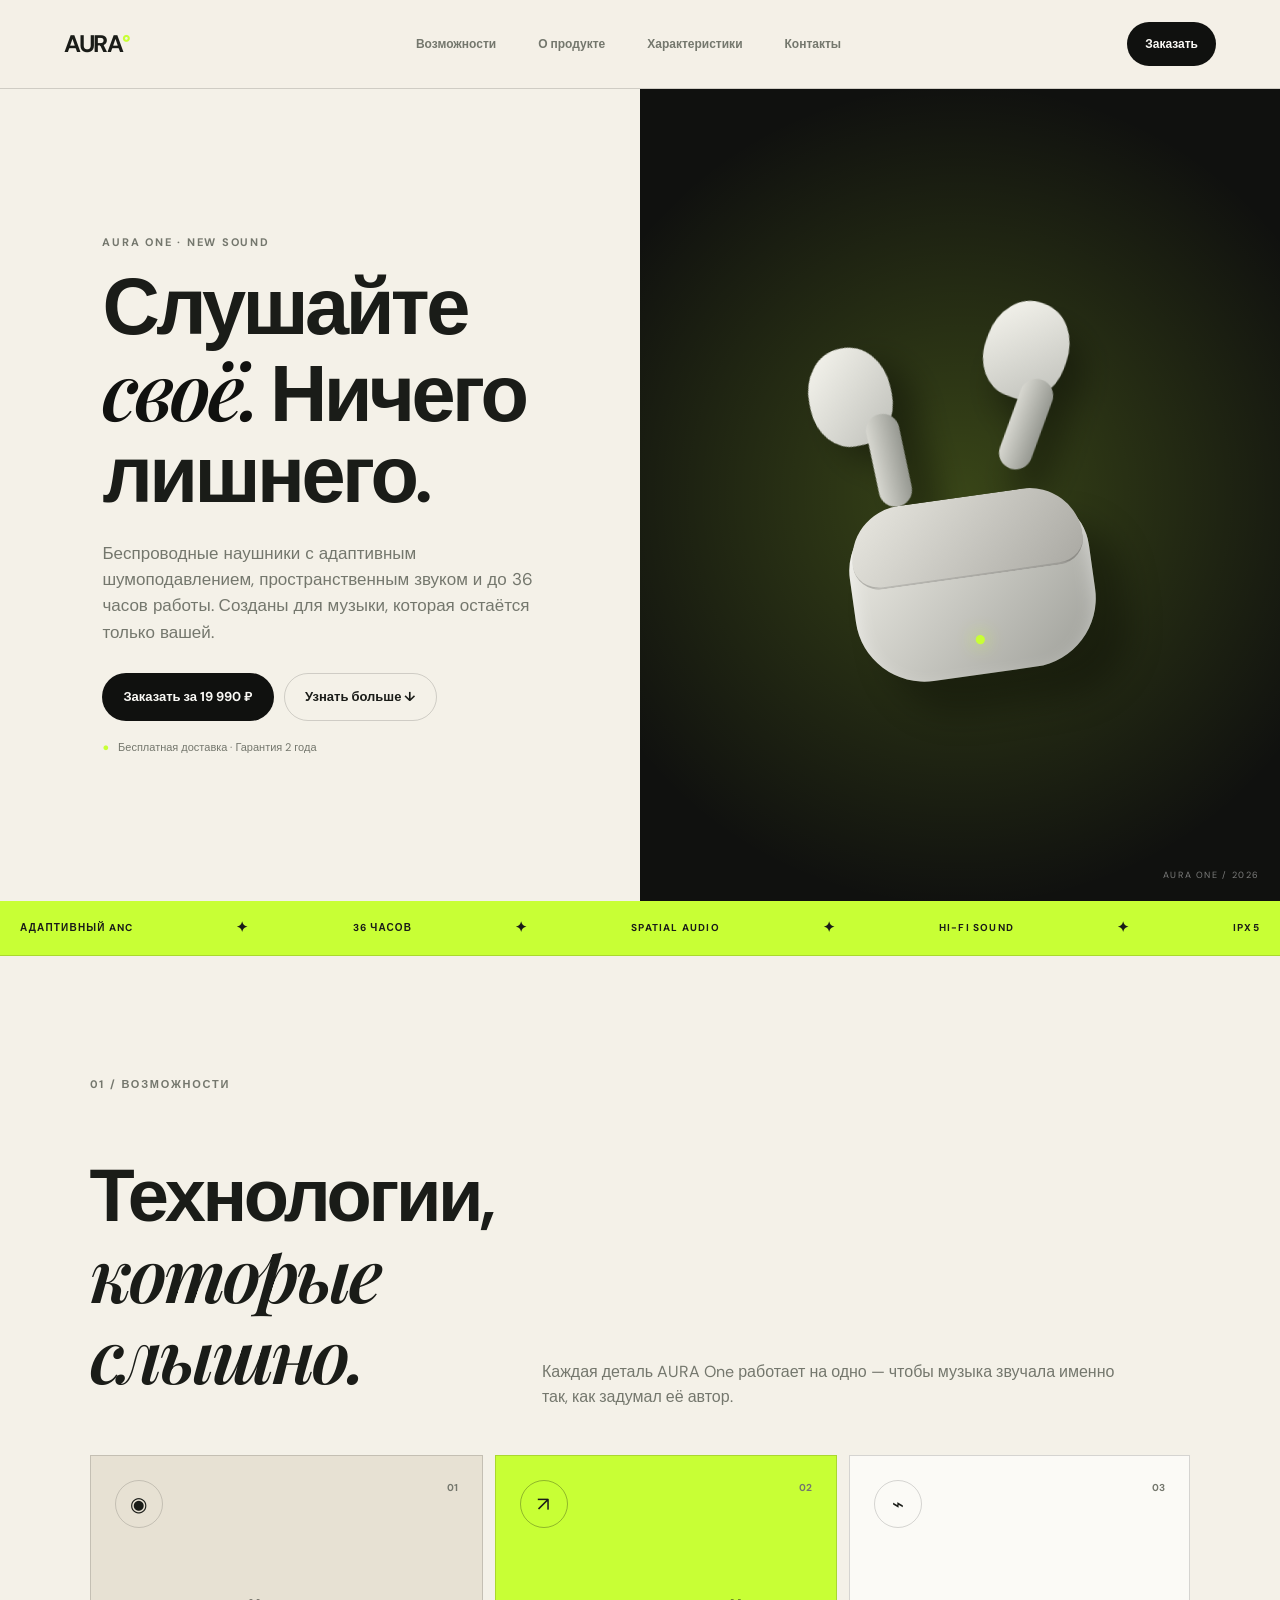
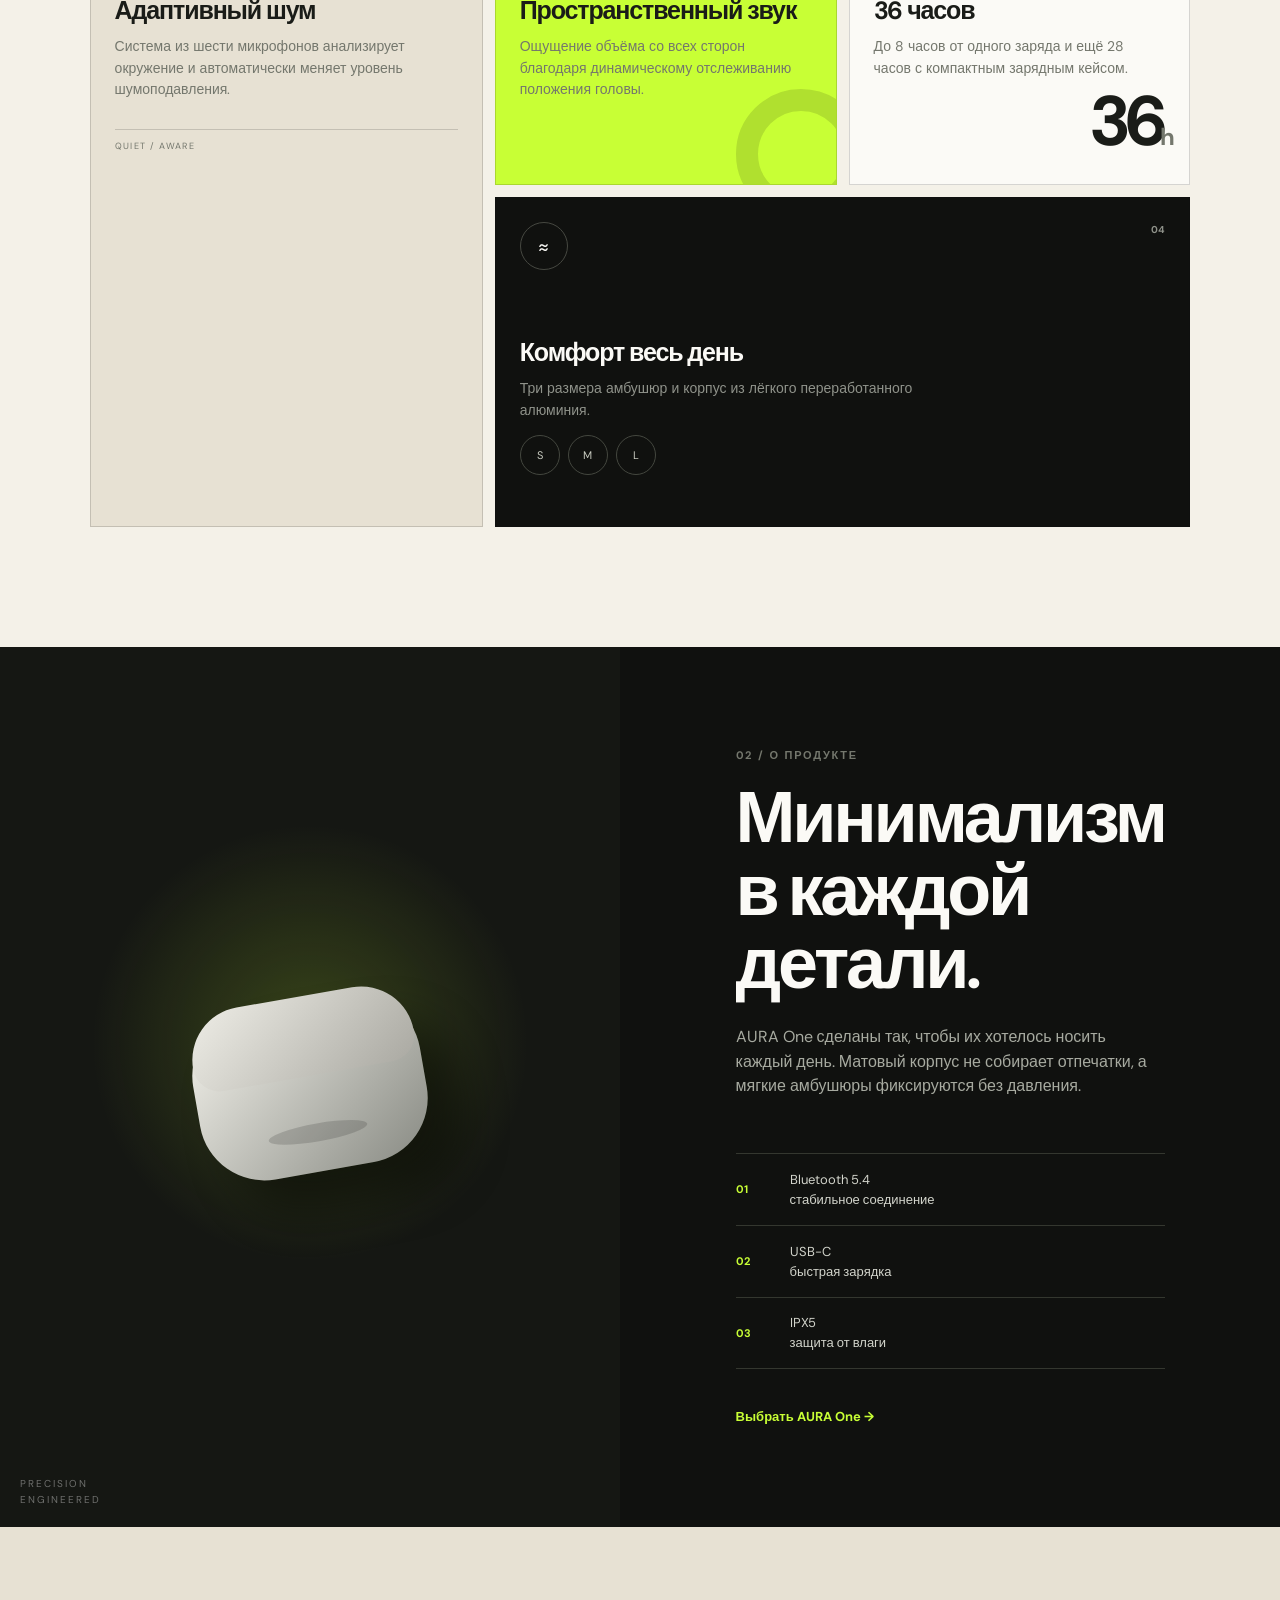
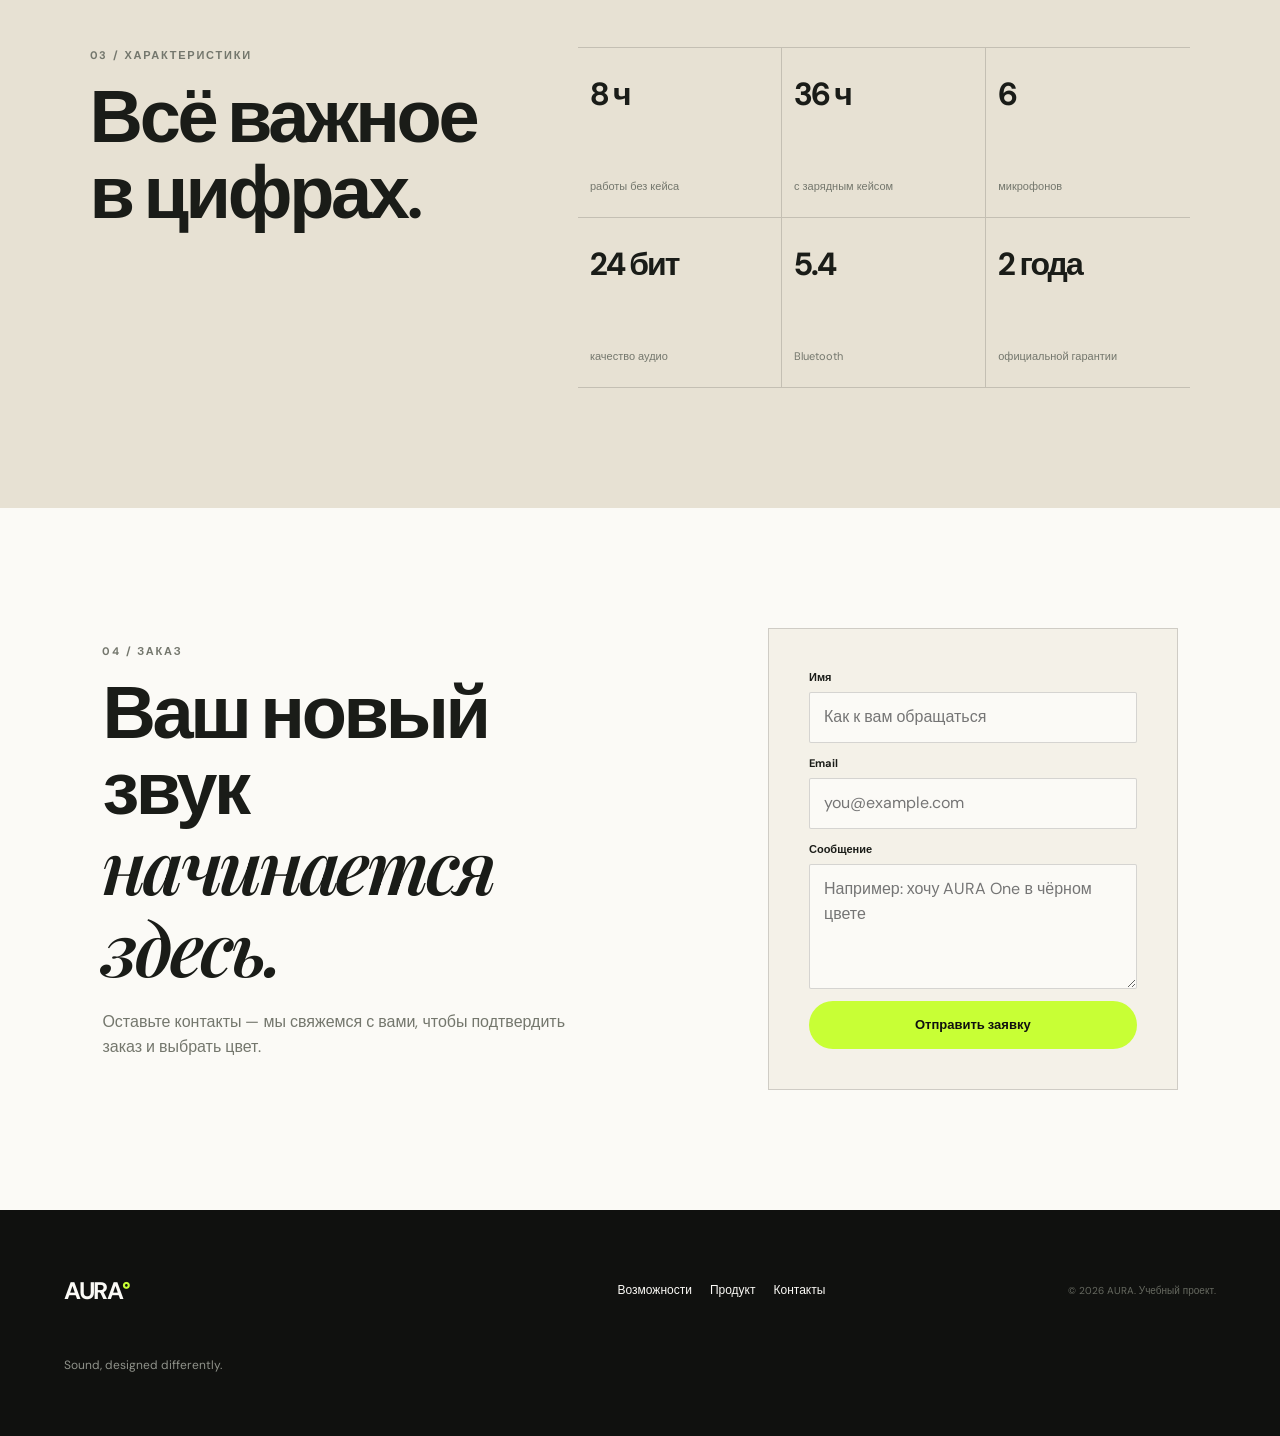
==== task2/index.html @ 11dfb68c "сделана лаба2" ====
<!DOCTYPE html>
<html lang="ru">
<head>
    <meta charset="UTF-8">
    <meta name="viewport" content="width=device-width, initial-scale=1.0">
    <meta name="description" content="AURA One — беспроводные наушники с адаптивным шумоподавлением.">
    <title>AURA One — звук без границ</title>
    <link rel="preconnect" href="https://fonts.googleapis.com">
    <link rel="preconnect" href="https://fonts.gstatic.com" crossorigin>
    <link href="https://fonts.googleapis.com/css2?family=DM+Sans:wght@400;500;600;700&family=Playfair+Display:wght@600;700&display=swap" rel="stylesheet">
    <link rel="stylesheet" href="style.css">
</head>
<body>

<header class="site-header">
    <div class="header-grid">
        <a class="logo" href="#home">AURA<span>°</span></a>

        <nav class="desktop-nav" aria-label="Основная навигация">
            <a href="#features">Возможности</a>
            <a href="#product">О продукте</a>
            <a href="#specs">Характеристики</a>
            <a href="#contact">Контакты</a>
        </nav>

        <a class="header-buy" href="#contact">Заказать</a>

        <button class="burger" type="button" aria-label="Открыть меню">
            <span></span><span></span><span></span>
        </button>
    </div>
</header>

<main id="home">

    <section class="hero">
        <div class="hero-copy">
            <p class="eyebrow">AURA ONE · NEW SOUND</p>
            <h1>Слушайте<br><em>своё.</em> Ничего лишнего.</h1>
            <p class="hero-description">
                Беспроводные наушники с адаптивным шумоподавлением,
                пространственным звуком и до 36 часов работы.
                Созданы для музыки, которая остаётся только вашей.
            </p>

            <div class="hero-actions">
                <a class="button button-dark" href="#contact">Заказать за 19 990 ₽</a>
                <a class="button button-light" href="#product">Узнать больше ↓</a>
            </div>

            <div class="hero-note">
                <span>●</span> Бесплатная доставка · Гарантия 2 года
            </div>
        </div>

        <div class="hero-product" aria-label="Изображение беспроводных наушников AURA One">
            <div class="product-glow"></div>
            <div class="earbuds">
                <div class="earbud earbud-left">
                    <div class="bud"></div>
                    <div class="stem"></div>
                </div>
                <div class="earbud earbud-right">
                    <div class="bud"></div>
                    <div class="stem"></div>
                </div>
                <div class="case">
                    <div class="case-lid"></div>
                    <div class="case-light"></div>
                </div>
            </div>
            <span class="product-label">AURA ONE / 2026</span>
        </div>
    </section>

    <section class="ticker" aria-label="Преимущества">
        <div class="ticker-row">
            <span>АДАПТИВНЫЙ ANC</span><b>✦</b>
            <span>36 ЧАСОВ</span><b>✦</b>
            <span>SPATIAL AUDIO</span><b>✦</b>
            <span>HI-FI SOUND</span><b>✦</b>
            <span>IPX5</span>
        </div>
    </section>

    <section class="features" id="features">
        <div class="section-intro">
            <p class="eyebrow">01 / Возможности</p>
            <h2>Технологии,<br><em>которые слышно.</em></h2>
            <p>Каждая деталь AURA One работает на одно — чтобы музыка звучала именно так, как задумал её автор.</p>
        </div>

        <div class="features-grid">
            <article class="feature-card feature-large">
                <span class="card-number">01</span>
                <div class="feature-icon">◉</div>
                <h3>Адаптивный шум</h3>
                <p>Система из шести микрофонов анализирует окружение и автоматически меняет уровень шумоподавления.</p>
                <div class="card-line"></div>
                <span class="card-caption">QUIET / AWARE</span>
            </article>

            <article class="feature-card feature-accent">
                <span class="card-number">02</span>
                <div class="feature-icon">↗</div>
                <h3>Пространственный звук</h3>
                <p>Ощущение объёма со всех сторон благодаря динамическому отслеживанию положения головы.</p>
                <div class="orb"></div>
            </article>

            <article class="feature-card">
                <span class="card-number">03</span>
                <div class="feature-icon">⌁</div>
                <h3>36 часов</h3>
                <p>До 8 часов от одного заряда и ещё 28 часов с компактным зарядным кейсом.</p>
                <strong class="big-number">36<span>h</span></strong>
            </article>

            <article class="feature-card dark-card">
                <span class="card-number">04</span>
                <div class="feature-icon">≈</div>
                <h3>Комфорт весь день</h3>
                <p>Три размера амбушюр и корпус из лёгкого переработанного алюминия.</p>
                <div class="size-row"><span>S</span><span>M</span><span>L</span></div>
            </article>
        </div>
    </section>

    <section class="product-section" id="product">
        <div class="product-visual">
            <div class="big-case">
                <div class="big-case-lid"></div>
                <div class="big-case-shadow"></div>
            </div>
            <p>PRECISION<br>ENGINEERED</p>
        </div>

        <div class="product-copy">
            <p class="eyebrow">02 / О продукте</p>
            <h2>Минимализм<br>в каждой детали.</h2>
            <p>
                AURA One сделаны так, чтобы их хотелось носить каждый день.
                Матовый корпус не собирает отпечатки, а мягкие амбушюры
                фиксируются без давления.
            </p>

            <div class="product-points">
                <div><strong>01</strong><span>Bluetooth 5.4<br>стабильное соединение</span></div>
                <div><strong>02</strong><span>USB-C<br>быстрая зарядка</span></div>
                <div><strong>03</strong><span>IPX5<br>защита от влаги</span></div>
            </div>

            <a class="text-link" href="#contact">Выбрать AURA One →</a>
        </div>
    </section>

    <section class="specs" id="specs">
        <div class="specs-heading">
            <p class="eyebrow">03 / Характеристики</p>
            <h2>Всё важное<br>в цифрах.</h2>
        </div>

        <div class="specs-grid">
            <div class="spec"><strong>8 ч</strong><span>работы без кейса</span></div>
            <div class="spec"><strong>36 ч</strong><span>с зарядным кейсом</span></div>
            <div class="spec"><strong>6</strong><span>микрофонов</span></div>
            <div class="spec"><strong>24 бит</strong><span>качество аудио</span></div>
            <div class="spec"><strong>5.4</strong><span>Bluetooth</span></div>
            <div class="spec"><strong>2 года</strong><span>официальной гарантии</span></div>
        </div>
    </section>

    <section class="contact" id="contact">
        <div class="contact-copy">
            <p class="eyebrow">04 / Заказ</p>
            <h2>Ваш новый звук<br><em>начинается здесь.</em></h2>
            <p>Оставьте контакты — мы свяжемся с вами, чтобы подтвердить заказ и выбрать цвет.</p>
        </div>

        <form class="contact-form">
            <div class="form-field">
                <label for="name">Имя</label>
                <input id="name" name="name" type="text" placeholder="Как к вам обращаться" required>
            </div>

            <div class="form-field">
                <label for="email">Email</label>
                <input id="email" name="email" type="email" placeholder="you@example.com" required>
            </div>

            <div class="form-field">
                <label for="message">Сообщение</label>
                <textarea id="message" name="message" rows="4" placeholder="Например: хочу AURA One в чёрном цвете" required></textarea>
            </div>

            <button class="button button-accent" type="submit">Отправить заявку</button>
        </form>
    </section>

</main>

<footer class="site-footer">
    <div class="footer-grid">
        <a class="logo" href="#home">AURA<span>°</span></a>
        <p>Sound, designed differently.</p>
        <div class="footer-links">
            <a href="#features">Возможности</a>
            <a href="#product">Продукт</a>
            <a href="#contact">Контакты</a>
        </div>
        <small>© 2026 AURA. Учебный проект.</small>
    </div>
</footer>

</body>
</html>
---- task2/style.css ----
/* ==========================================================
   AURA ONE — Лабораторная работа №2
   Mobile First:
   base < 768px
   @media (min-width: 768px) — планшет
   @media (min-width: 1200px) — десктоп

   Grid — крупные секции и карточки.
   Flexbox — меню, кнопки, списки и отдельные компоненты.
   ========================================================== */

:root {
    --black: #10110f;
    --ink: #1a1c18;
    --cream: #f4f1e8;
    --cream-dark: #e7e1d3;
    --white: #fbfaf6;
    --lime: #c8ff35;
    --muted: #74776d;
    --line: rgba(16, 17, 15, 0.16);
    --serif: "Playfair Display", Georgia, serif;
    --sans: "DM Sans", Arial, sans-serif;
}

* {
    box-sizing: border-box;
}

html {
    scroll-behavior: smooth;
}

body {
    margin: 0;
    min-width: 320px;
    overflow-x: hidden;
    background: var(--cream);
    color: var(--ink);
    font-family: var(--sans);
    line-height: 1.55;
}

a {
    color: inherit;
    text-decoration: none;
}

button,
input,
textarea {
    font: inherit;
}

button {
    cursor: pointer;
}

h1,
h2,
h3,
p {
    margin-top: 0;
}

h1,
h2,
h3 {
    line-height: 1.02;
    letter-spacing: -0.045em;
}

h1,
h2 {
    font-weight: 600;
}

em {
    font-family: var(--serif);
    font-style: italic;
    font-weight: 600;
}

.eyebrow {
    margin-bottom: 16px;
    color: var(--muted);
    font-size: 11px;
    font-weight: 700;
    letter-spacing: 0.16em;
    text-transform: uppercase;
}

/* ===================== Header ===================== */

.site-header {
    width: 100%;
    border-bottom: 1px solid var(--line);
    background: rgba(244, 241, 232, 0.96);
}

.header-grid {
    width: 100%;
    min-height: 72px;
    padding: 0 20px;
    display: grid;
    grid-template-columns: 1fr auto;
    align-items: center;
}

.logo {
    font-size: 24px;
    font-weight: 700;
    letter-spacing: -0.06em;
}

.logo span {
    color: var(--lime);
}

.desktop-nav,
.header-buy {
    display: none;
}

.burger {
    width: 48px;
    height: 48px;
    padding: 11px;
    border: 1px solid var(--line);
    border-radius: 50%;
    background: transparent;
    display: flex;
    flex-direction: column;
    justify-content: center;
    gap: 5px;
}

.burger span {
    width: 100%;
    height: 2px;
    background: var(--ink);
}

/* ===================== Buttons / Flex ===================== */

.button {
    min-height: 48px;
    padding: 12px 20px;
    display: inline-flex;
    align-items: center;
    justify-content: center;
    border: 1px solid transparent;
    border-radius: 999px;
    font-size: 13px;
    font-weight: 700;
    transition: transform 0.22s ease, background-color 0.22s ease,
                color 0.22s ease, border-color 0.22s ease;
}

.button:hover {
    transform: translateY(-2px);
}

.button-dark {
    color: var(--white);
    background: var(--black);
}

.button-dark:hover {
    background: #34362f;
}

.button-light {
    border-color: var(--line);
    background: transparent;
}

.button-light:hover {
    border-color: var(--black);
    background: var(--white);
}

.button-accent {
    width: 100%;
    color: var(--black);
    background: var(--lime);
}

.button-accent:hover {
    background: #dcff79;
}

/* ===================== Hero / Grid ===================== */

.hero {
    width: 100%;
    min-height: calc(100svh - 72px);
    display: grid;
    grid-template-columns: 1fr;
    background: var(--cream);
}

.hero-copy {
    padding: 54px 20px 48px;
    display: flex;
    flex-direction: column;
    justify-content: center;
}

.hero-copy h1 {
    max-width: 700px;
    margin-bottom: 24px;
    font-size: clamp(46px, 12vw, 92px);
}

.hero-copy h1 em {
    color: var(--black);
}

.hero-description {
    max-width: 620px;
    margin-bottom: 28px;
    color: var(--muted);
    font-size: 16px;
}

.hero-actions {
    display: flex;
    flex-direction: column;
    gap: 10px;
}

.hero-actions .button {
    width: 100%;
}

.hero-note {
    margin-top: 18px;
    color: var(--muted);
    font-size: 11px;
}

.hero-note span {
    margin-right: 6px;
    color: var(--lime);
}

.hero-product {
    min-height: 460px;
    position: relative;
    overflow: hidden;
    display: grid;
    place-items: center;
    background: var(--black);
}

.product-glow {
    width: 70vw;
    height: 70vw;
    position: absolute;
    border-radius: 50%;
    background: radial-gradient(circle, rgba(200,255,53,.22), transparent 65%);
}

.earbuds {
    width: 310px;
    height: 330px;
    position: relative;
    z-index: 2;
    transform: rotate(-8deg);
}

.earbud {
    position: absolute;
    width: 80px;
    height: 150px;
    filter: drop-shadow(15px 22px 14px rgba(0,0,0,.35));
}

.earbud-left {
    left: 45px;
    top: 22px;
    transform: rotate(-16deg);
}

.earbud-right {
    right: 45px;
    top: 5px;
    transform: rotate(16deg);
}

.bud {
    width: 72px;
    height: 86px;
    border-radius: 48% 48% 45% 45%;
    background: linear-gradient(135deg, #f8f7f0, #bdbeb8);
    transform: rotate(12deg);
}

.stem {
    width: 29px;
    height: 82px;
    position: absolute;
    left: 30px;
    top: 66px;
    border-radius: 16px;
    background: linear-gradient(90deg, #d7d7d0, #969891);
    transform: rotate(12deg);
}

.case {
    width: 210px;
    height: 150px;
    position: absolute;
    left: 50px;
    bottom: 8px;
    border-radius: 52px 52px 60px 60px;
    background: linear-gradient(135deg, #f1f0e9, #9d9e98);
    box-shadow: inset 0 8px 18px rgba(255,255,255,.5), 25px 30px 30px rgba(0,0,0,.3);
}

.case-lid {
    width: 202px;
    height: 70px;
    position: absolute;
    left: 4px;
    top: -5px;
    border-radius: 50px 50px 25px 25px;
    border-bottom: 2px solid rgba(0,0,0,.18);
    background: linear-gradient(135deg, #e9e8e1, #aaa9a3);
}

.case-light {
    width: 8px;
    height: 8px;
    position: absolute;
    left: 101px;
    bottom: 26px;
    border-radius: 50%;
    background: var(--lime);
    box-shadow: 0 0 15px var(--lime);
}

.product-label {
    position: absolute;
    right: 20px;
    bottom: 18px;
    color: rgba(255,255,255,.45);
    font-size: 9px;
    letter-spacing: .18em;
}

/* ===================== Ticker / Flex ===================== */

.ticker {
    width: 100%;
    overflow: hidden;
    border-bottom: 1px solid var(--line);
    background: var(--lime);
}

.ticker-row {
    min-height: 54px;
    padding: 0 20px;
    display: flex;
    align-items: center;
    justify-content: space-between;
    gap: 22px;
    white-space: nowrap;
    font-size: 10px;
    font-weight: 700;
    letter-spacing: .12em;
}

.ticker-row b {
    font-size: 14px;
}

/* ===================== Features / Grid ===================== */

.features {
    width: 100%;
    padding: 72px 20px;
}

.section-intro {
    margin-bottom: 38px;
}

.section-intro h2,
.specs-heading h2,
.contact h2 {
    margin-bottom: 20px;
    font-size: clamp(40px, 10vw, 74px);
}

.section-intro > p:last-child {
    max-width: 600px;
    color: var(--muted);
}

.features-grid {
    display: grid;
    grid-template-columns: 1fr;
    gap: 12px;
}

.feature-card {
    min-height: 300px;
    padding: 24px;
    position: relative;
    overflow: hidden;
    border: 1px solid var(--line);
    background: var(--white);
    transition: transform .25s ease, box-shadow .25s ease;
}

.feature-card:hover {
    transform: translateY(-5px);
    box-shadow: 0 18px 40px rgba(16,17,15,.10);
}

.card-number {
    position: absolute;
    top: 24px;
    right: 24px;
    color: var(--muted);
    font-size: 10px;
    font-weight: 700;
}

.feature-icon {
    width: 48px;
    height: 48px;
    margin-bottom: 70px;
    display: grid;
    place-items: center;
    border: 1px solid var(--line);
    border-radius: 50%;
    font-size: 20px;
}

.feature-card h3 {
    margin-bottom: 12px;
    font-size: 25px;
}

.feature-card p {
    max-width: 420px;
    color: var(--muted);
    font-size: 14px;
}

.feature-large {
    background: var(--cream-dark);
}

.feature-accent {
    background: var(--lime);
}

.feature-accent .feature-icon {
    border-color: rgba(16,17,15,.3);
}

.orb {
    width: 130px;
    height: 130px;
    position: absolute;
    right: -30px;
    bottom: -35px;
    border: 22px solid rgba(16,17,15,.13);
    border-radius: 50%;
}

.card-line {
    width: 100%;
    height: 1px;
    margin-top: 28px;
    background: var(--line);
}

.card-caption {
    display: block;
    margin-top: 10px;
    color: var(--muted);
    font-size: 9px;
    letter-spacing: .16em;
}

.big-number {
    position: absolute;
    right: 20px;
    bottom: 8px;
    font-size: 70px;
    letter-spacing: -.08em;
}

.big-number span {
    font-size: 24px;
    color: var(--muted);
}

.dark-card {
    color: var(--white);
    background: var(--black);
}

.dark-card .card-number,
.dark-card p {
    color: #8f928a;
}

.dark-card .feature-icon {
    border-color: #464841;
}

.size-row {
    display: flex;
    gap: 8px;
}

.size-row span {
    width: 40px;
    height: 40px;
    display: grid;
    place-items: center;
    border: 1px solid #44473f;
    border-radius: 50%;
    color: #c9ccc1;
    font-size: 11px;
}

/* ===================== Product / Grid ===================== */

.product-section {
    width: 100%;
    display: grid;
    grid-template-columns: 1fr;
    background: var(--black);
    color: var(--white);
}

.product-visual {
    min-height: 480px;
    position: relative;
    overflow: hidden;
    display: grid;
    place-items: center;
    background:
        radial-gradient(circle at 50% 45%, rgba(200,255,53,.20), transparent 38%),
        #151713;
}

.product-visual > p {
    position: absolute;
    left: 20px;
    bottom: 20px;
    margin: 0;
    color: rgba(255,255,255,.38);
    font-size: 10px;
    letter-spacing: .2em;
}

.big-case {
    width: 230px;
    height: 170px;
    position: relative;
    border-radius: 65px;
    background: linear-gradient(140deg, #f5f4ed, #888a83);
    box-shadow: 30px 35px 45px rgba(0,0,0,.45);
    transform: rotate(-10deg);
}

.big-case-lid {
    width: 224px;
    height: 80px;
    position: absolute;
    top: -6px;
    left: 3px;
    border-radius: 60px 60px 30px 30px;
    background: linear-gradient(140deg, #eeede6, #aaa9a2);
}

.big-case-shadow {
    width: 100px;
    height: 18px;
    position: absolute;
    left: 65px;
    bottom: 30px;
    border-radius: 50%;
    background: rgba(0,0,0,.15);
}

.product-copy {
    padding: 68px 20px;
}

.product-copy h2 {
    margin-bottom: 24px;
    font-size: clamp(42px, 10vw, 72px);
}

.product-copy > p:not(.eyebrow) {
    max-width: 560px;
    color: #a7aaa0;
}

.product-points {
    margin: 38px 0;
    display: flex;
    flex-direction: column;
}

.product-points div {
    min-height: 72px;
    padding: 14px 0;
    display: flex;
    align-items: center;
    gap: 24px;
    border-top: 1px solid #34372f;
}

.product-points div:last-child {
    border-bottom: 1px solid #34372f;
}

.product-points strong {
    width: 30px;
    color: var(--lime);
    font-size: 11px;
}

.product-points span {
    color: #d2d4cb;
    font-size: 13px;
}

.text-link {
    color: var(--lime);
    font-size: 13px;
    font-weight: 700;
}

/* ===================== Specs / Grid ===================== */

.specs {
    width: 100%;
    padding: 72px 20px;
    background: var(--cream-dark);
}

.specs-grid {
    display: grid;
    grid-template-columns: 1fr 1fr;
    gap: 0;
    border-top: 1px solid var(--line);
}

.spec {
    min-height: 145px;
    padding: 22px 12px;
    display: flex;
    flex-direction: column;
    justify-content: space-between;
    border-bottom: 1px solid var(--line);
}

.spec:nth-child(odd) {
    border-right: 1px solid var(--line);
}

.spec strong {
    font-size: 32px;
    letter-spacing: -.06em;
}

.spec span {
    color: var(--muted);
    font-size: 11px;
}

/* ===================== Contact / Grid + Flex ===================== */

.contact {
    width: 100%;
    padding: 72px 20px;
    display: grid;
    grid-template-columns: 1fr;
    gap: 42px;
    background: var(--white);
}

.contact-copy > p:last-child {
    max-width: 500px;
    color: var(--muted);
}

.contact-form {
    width: 100%;
    padding: 26px;
    border: 1px solid var(--line);
    background: var(--cream);
    display: flex;
    flex-direction: column;
    gap: 12px;
}

.form-field {
    display: flex;
    flex-direction: column;
    gap: 6px;
}

.form-field label {
    font-size: 11px;
    font-weight: 700;
}

.form-field input,
.form-field textarea {
    width: 100%;
    min-height: 50px;
    padding: 12px 14px;
    border: 1px solid var(--line);
    border-radius: 2px;
    outline: none;
    background: var(--white);
    color: var(--ink);
    transition: border-color .2s ease, box-shadow .2s ease, background-color .2s ease;
}

.form-field textarea {
    min-height: 125px;
    resize: vertical;
}

.form-field input:hover,
.form-field textarea:hover {
    border-color: #888a82;
}

.form-field input:focus,
.form-field textarea:focus {
    border-color: var(--black);
    box-shadow: 0 0 0 3px rgba(200,255,53,.35);
    background: #fff;
}

/* ===================== Footer / Flex ===================== */

.site-footer {
    width: 100%;
    padding: 34px 20px;
    color: var(--white);
    background: var(--black);
}

.footer-grid {
    min-height: 130px;
    display: flex;
    flex-direction: column;
    justify-content: space-between;
    gap: 20px;
}

.footer-grid .logo {
    color: var(--white);
}

.footer-grid p {
    margin: 0;
    color: #8f928a;
    font-size: 12px;
}

.footer-links {
    display: flex;
    flex-wrap: wrap;
    gap: 18px;
    font-size: 12px;
}

.footer-links a {
    transition: color .2s ease;
}

.footer-links a:hover {
    color: var(--lime);
}

.footer-grid small {
    color: #666960;
    font-size: 10px;
}

/* ==========================================================
   TABLET — 768px+
   ========================================================== */

@media (min-width: 768px) {

    .header-grid {
        min-height: 82px;
        padding: 0 32px;
        grid-template-columns: auto 1fr auto;
        gap: 30px;
    }

    .desktop-nav {
        display: flex;
        justify-content: center;
        gap: 30px;
    }

    .desktop-nav a {
        color: var(--muted);
        font-size: 12px;
        font-weight: 600;
        transition: color .2s ease;
    }

    .desktop-nav a:hover {
        color: var(--black);
    }

    .header-buy {
        min-height: 44px;
        padding: 10px 18px;
        display: inline-flex;
        align-items: center;
        justify-content: center;
        border-radius: 999px;
        color: var(--white);
        background: var(--black);
        font-size: 12px;
        font-weight: 700;
        transition: background-color .2s ease, transform .2s ease;
    }

    .header-buy:hover {
        background: #3a3c35;
        transform: translateY(-2px);
    }

    .burger {
        display: none;
    }

    .hero {
        grid-template-columns: 1fr 1fr;
        min-height: calc(100svh - 82px);
    }

    .hero-copy {
        padding: 70px 44px;
    }

    .hero-product {
        min-height: 650px;
    }

    .hero-actions {
        flex-direction: row;
    }

    .hero-actions .button {
        width: auto;
    }

    .features {
        padding: 96px 44px;
    }

    .features-grid {
        grid-template-columns: 1fr 1fr;
    }

    .feature-large {
        grid-row: span 2;
    }

    .feature-accent {
        min-height: 260px;
    }

    .product-section {
        grid-template-columns: 1fr 1fr;
    }

    .product-visual {
        min-height: 650px;
    }

    .product-copy {
        padding: 80px 56px;
        display: flex;
        flex-direction: column;
        justify-content: center;
    }

    .specs {
        padding: 96px 44px;
    }

    .specs-grid {
        grid-template-columns: repeat(3, 1fr);
    }

    .spec {
        min-height: 170px;
    }

    .spec:nth-child(odd) {
        border-right: none;
    }

    .spec:not(:nth-child(3n)) {
        border-right: 1px solid var(--line);
    }

    .contact {
        padding: 96px 44px;
        grid-template-columns: 1fr 1fr;
        align-items: center;
        gap: 70px;
    }

    .contact-form {
        padding: 34px;
    }

    .site-footer {
        padding: 42px 44px;
    }

    .footer-grid {
        display: grid;
        grid-template-columns: 1fr 1fr;
        align-items: center;
    }

    .footer-links {
        justify-content: flex-end;
    }

    .footer-grid small {
        grid-column: 1 / -1;
    }
}

/* ==========================================================
   DESKTOP — 1200px+
   Секции занимают всю ширину окна.
   Никаких max-width / margin:auto у основных блоков.
   ========================================================== */

@media (min-width: 1200px) {

    .header-grid {
        min-height: 88px;
        padding: 0 64px;
    }

    .desktop-nav {
        gap: 42px;
    }

    .hero {
        grid-template-columns: 50% 50%;
        min-height: calc(100svh - 88px);
    }

    .hero-copy {
        padding: 90px 8vw;
    }

    .hero-product {
        min-height: calc(100svh - 88px);
    }

    .hero-copy h1 {
        font-size: clamp(64px, 6.2vw, 100px);
    }

    .hero-description {
        font-size: 17px;
    }

    .earbuds {
        transform: rotate(-8deg) scale(1.15);
    }

    .features {
        padding: 120px 7vw;
    }

    .section-intro {
        display: grid;
        grid-template-columns: 1fr 2fr;
        gap: 50px;
        align-items: end;
    }

    .section-intro > .eyebrow {
        grid-column: 1;
    }

    .section-intro h2 {
        grid-column: 1;
        grid-row: 2;
    }

    .section-intro > p:last-child {
        grid-column: 2;
        grid-row: 2;
        margin-bottom: 8px;
    }

    .features-grid {
        grid-template-columns: 1.15fr 1fr 1fr;
        grid-template-rows: 330px 330px;
    }

    .feature-large {
        grid-column: 1;
        grid-row: 1 / 3;
    }

    .feature-accent {
        grid-column: 2;
        grid-row: 1;
    }

    .feature-card:nth-child(3) {
        grid-column: 3;
        grid-row: 1;
    }

    .dark-card {
        grid-column: 2 / 4;
        grid-row: 2;
        min-height: 0;
    }

    .product-visual {
        min-height: 760px;
    }

    .product-copy {
        padding: 100px 9vw;
    }

    .specs {
        padding: 120px 7vw;
        display: grid;
        grid-template-columns: .8fr 1.2fr;
        gap: 80px;
        align-items: start;
    }

    .specs-grid {
        grid-template-columns: repeat(3, 1fr);
    }

    .contact {
        padding: 120px 8vw;
        grid-template-columns: 1fr .8fr;
        gap: 12vw;
    }

    .contact-form {
        padding: 40px;
    }

    .site-footer {
        padding: 48px 64px;
    }

    .footer-grid {
        grid-template-columns: 1fr 1fr 1fr;
    }

    .footer-links {
        grid-column: 2;
        grid-row: 1;
    }

    .footer-grid small {
        grid-column: 3;
        grid-row: 1;
        text-align: right;
    }
}
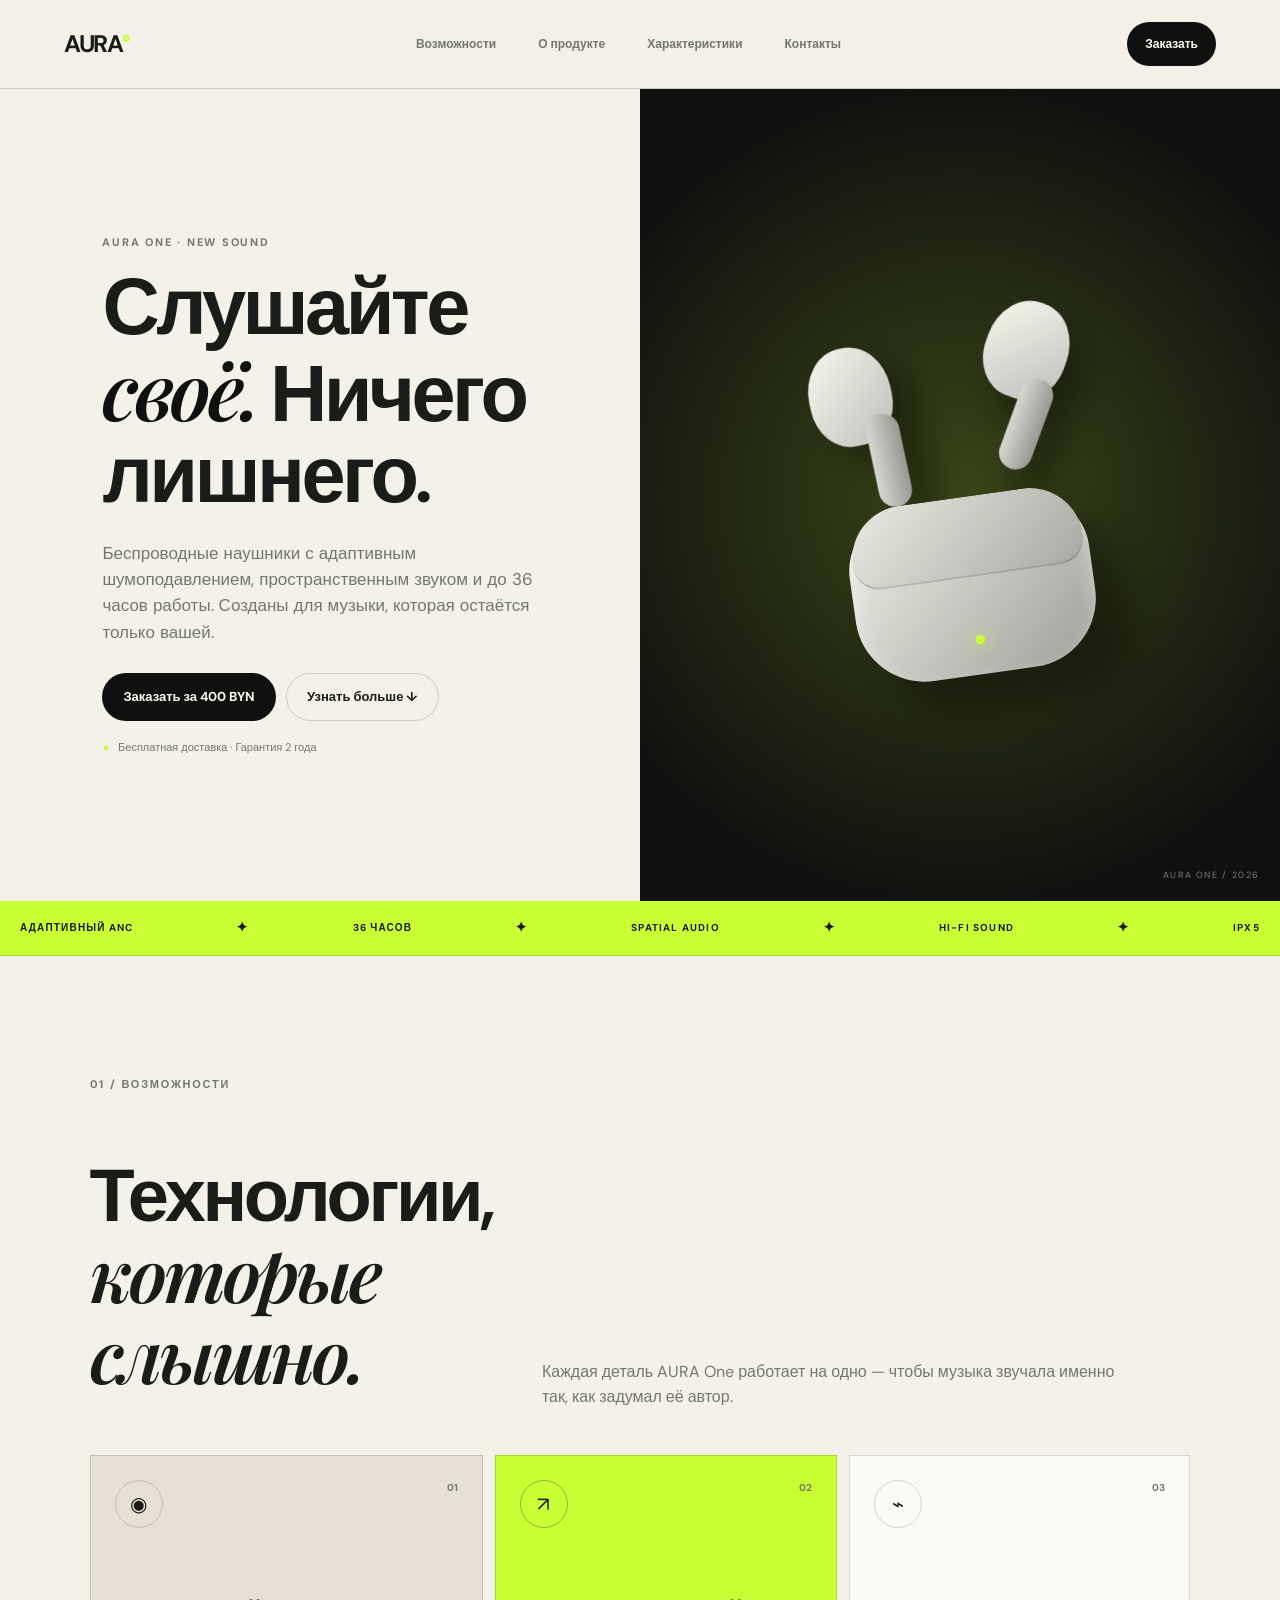
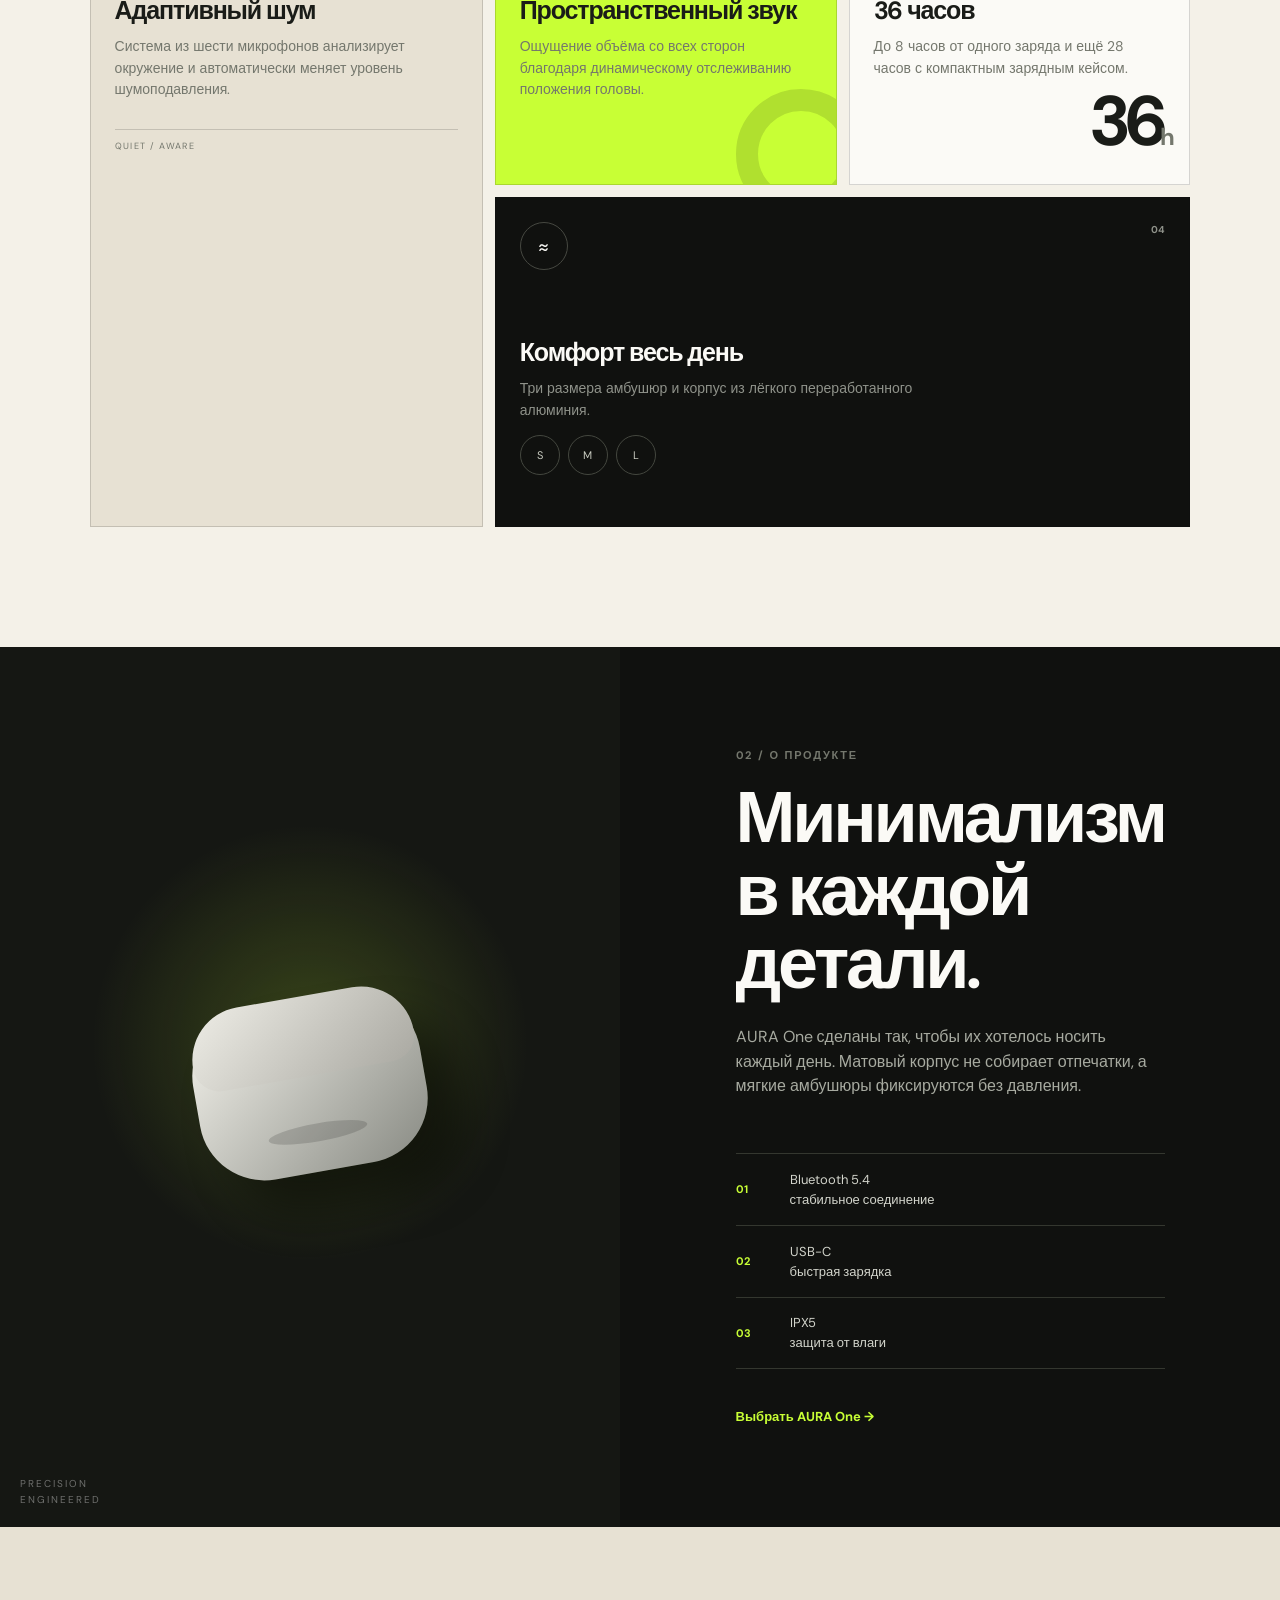
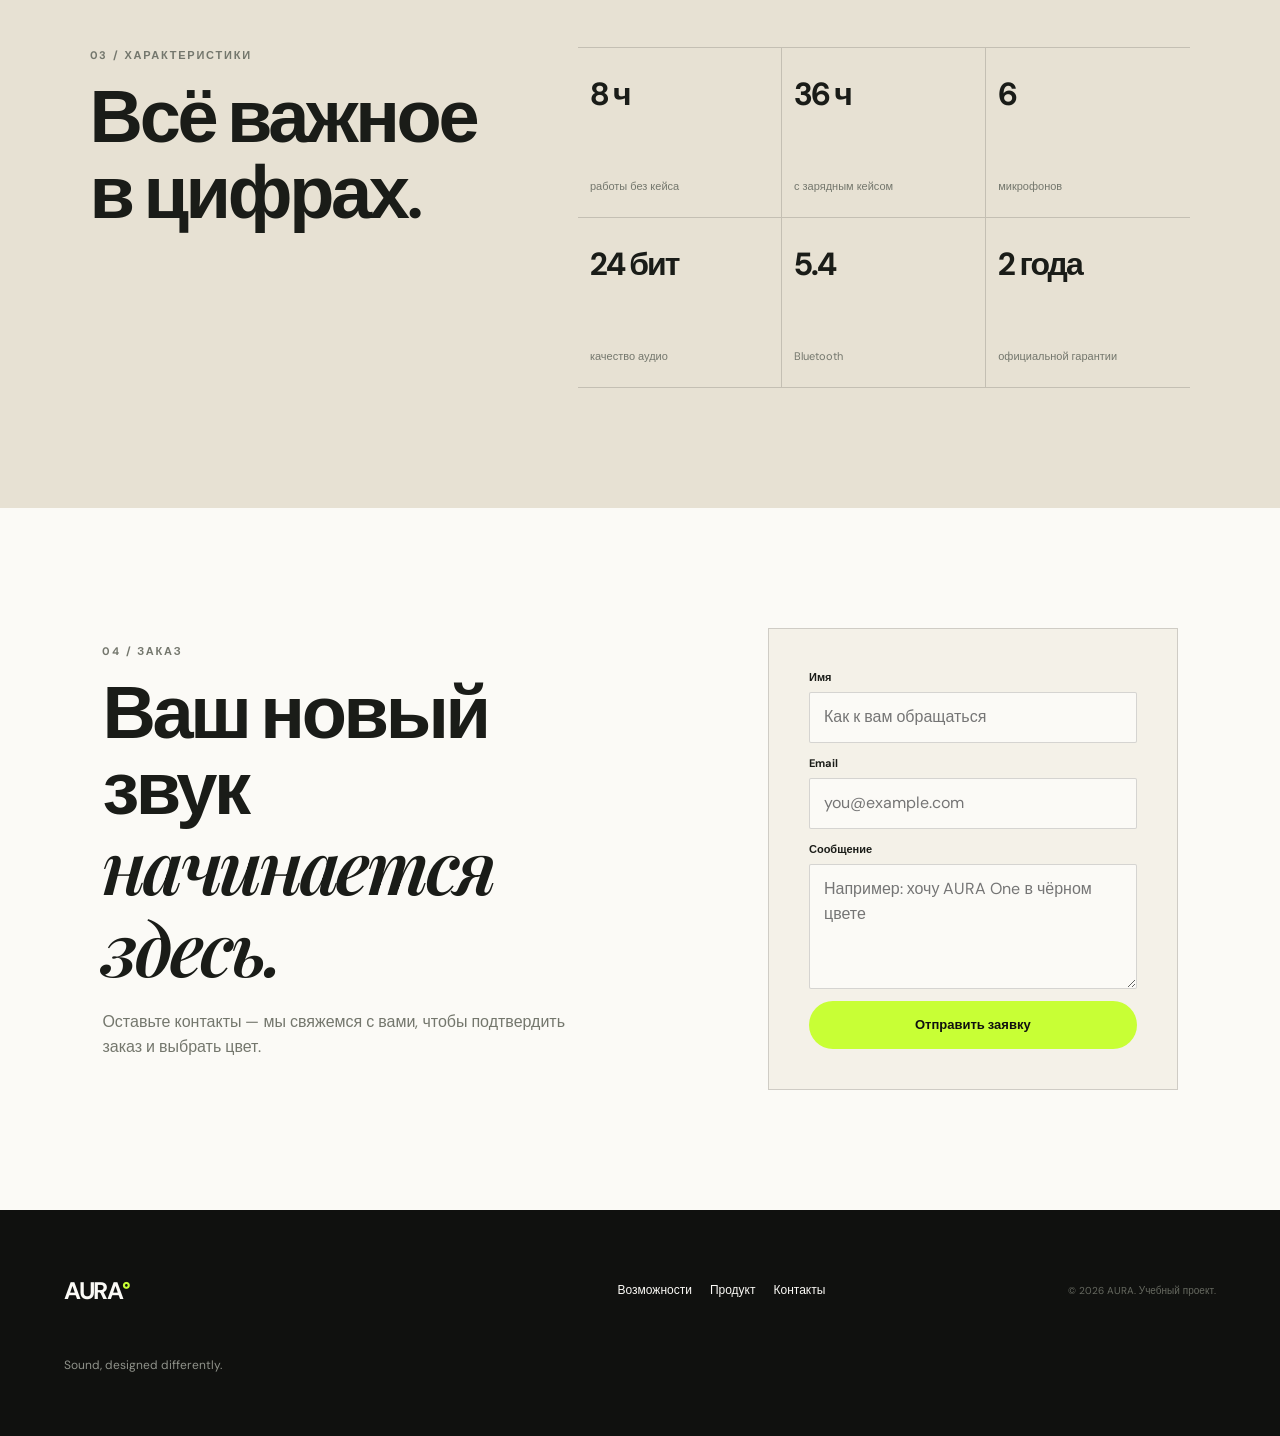
==== commit 9dd773e3: "изменен файл лабораторной 2" ====
--- a/task2/index.html
+++ b/task2/index.html
@@ -1,5 +1,6 @@
 <!DOCTYPE html>
 <html lang="ru">
+
 <head>
     <meta charset="UTF-8">
     <meta name="viewport" content="width=device-width, initial-scale=1.0">
@@ -7,210 +8,216 @@
     <title>AURA One — звук без границ</title>
     <link rel="preconnect" href="https://fonts.googleapis.com">
     <link rel="preconnect" href="https://fonts.gstatic.com" crossorigin>
-    <link href="https://fonts.googleapis.com/css2?family=DM+Sans:wght@400;500;600;700&family=Playfair+Display:wght@600;700&display=swap" rel="stylesheet">
+    <link
+        href="https://fonts.googleapis.com/css2?family=DM+Sans:wght@400;500;600;700&family=Playfair+Display:wght@600;700&display=swap"
+        rel="stylesheet">
     <link rel="stylesheet" href="style.css">
 </head>
+
 <body>
 
-<header class="site-header">
-    <div class="header-grid">
-        <a class="logo" href="#home">AURA<span>°</span></a>
-
-        <nav class="desktop-nav" aria-label="Основная навигация">
-            <a href="#features">Возможности</a>
-            <a href="#product">О продукте</a>
-            <a href="#specs">Характеристики</a>
-            <a href="#contact">Контакты</a>
-        </nav>
-
-        <a class="header-buy" href="#contact">Заказать</a>
-
-        <button class="burger" type="button" aria-label="Открыть меню">
-            <span></span><span></span><span></span>
-        </button>
-    </div>
-</header>
-
-<main id="home">
-
-    <section class="hero">
-        <div class="hero-copy">
-            <p class="eyebrow">AURA ONE · NEW SOUND</p>
-            <h1>Слушайте<br><em>своё.</em> Ничего лишнего.</h1>
-            <p class="hero-description">
-                Беспроводные наушники с адаптивным шумоподавлением,
-                пространственным звуком и до 36 часов работы.
-                Созданы для музыки, которая остаётся только вашей.
-            </p>
-
-            <div class="hero-actions">
-                <a class="button button-dark" href="#contact">Заказать за 19 990 ₽</a>
-                <a class="button button-light" href="#product">Узнать больше ↓</a>
-            </div>
-
-            <div class="hero-note">
-                <span>●</span> Бесплатная доставка · Гарантия 2 года
-            </div>
+    <header class="site-header">
+        <div class="header-grid">
+            <a class="logo" href="#home">AURA<span>°</span></a>
+
+            <nav class="desktop-nav" aria-label="Основная навигация">
+                <a href="#features">Возможности</a>
+                <a href="#product">О продукте</a>
+                <a href="#specs">Характеристики</a>
+                <a href="#contact">Контакты</a>
+            </nav>
+
+            <a class="header-buy" href="#contact">Заказать</a>
+
+            <button class="burger" type="button" aria-label="Открыть меню">
+                <span></span><span></span><span></span>
+            </button>
         </div>
-
-        <div class="hero-product" aria-label="Изображение беспроводных наушников AURA One">
-            <div class="product-glow"></div>
-            <div class="earbuds">
-                <div class="earbud earbud-left">
-                    <div class="bud"></div>
-                    <div class="stem"></div>
-                </div>
-                <div class="earbud earbud-right">
-                    <div class="bud"></div>
-                    <div class="stem"></div>
-                </div>
-                <div class="case">
-                    <div class="case-lid"></div>
-                    <div class="case-light"></div>
-                </div>
-            </div>
-            <span class="product-label">AURA ONE / 2026</span>
+    </header>
+
+    <main id="home">
+
+        <section class="hero">
+            <div class="hero-copy">
+                <p class="eyebrow">AURA ONE · NEW SOUND</p>
+                <h1>Слушайте<br><em>своё.</em> Ничего лишнего.</h1>
+                <p class="hero-description">
+                    Беспроводные наушники с адаптивным шумоподавлением,
+                    пространственным звуком и до 36 часов работы.
+                    Созданы для музыки, которая остаётся только вашей.
+                </p>
+
+                <div class="hero-actions">
+                    <a class="button button-dark" href="#contact">Заказать за 400 BYN</a>
+                    <a class="button button-light" href="#product">Узнать больше ↓</a>
+                </div>
+
+                <div class="hero-note">
+                    <span>●</span> Бесплатная доставка · Гарантия 2 года
+                </div>
+            </div>
+
+            <div class="hero-product" aria-label="Изображение беспроводных наушников AURA One">
+                <div class="product-glow"></div>
+                <div class="earbuds">
+                    <div class="earbud earbud-left">
+                        <div class="bud"></div>
+                        <div class="stem"></div>
+                    </div>
+                    <div class="earbud earbud-right">
+                        <div class="bud"></div>
+                        <div class="stem"></div>
+                    </div>
+                    <div class="case">
+                        <div class="case-lid"></div>
+                        <div class="case-light"></div>
+                    </div>
+                </div>
+                <span class="product-label">AURA ONE / 2026</span>
+            </div>
+        </section>
+
+        <section class="ticker" aria-label="Преимущества">
+            <div class="ticker-row">
+                <span>АДАПТИВНЫЙ ANC</span><b>✦</b>
+                <span>36 ЧАСОВ</span><b>✦</b>
+                <span>SPATIAL AUDIO</span><b>✦</b>
+                <span>HI-FI SOUND</span><b>✦</b>
+                <span>IPX5</span>
+            </div>
+        </section>
+
+        <section class="features" id="features">
+            <div class="section-intro">
+                <p class="eyebrow">01 / Возможности</p>
+                <h2>Технологии,<br><em>которые слышно.</em></h2>
+                <p>Каждая деталь AURA One работает на одно — чтобы музыка звучала именно так, как задумал её автор.</p>
+            </div>
+
+            <div class="features-grid">
+                <article class="feature-card feature-large">
+                    <span class="card-number">01</span>
+                    <div class="feature-icon">◉</div>
+                    <h3>Адаптивный шум</h3>
+                    <p>Система из шести микрофонов анализирует окружение и автоматически меняет уровень шумоподавления.
+                    </p>
+                    <div class="card-line"></div>
+                    <span class="card-caption">QUIET / AWARE</span>
+                </article>
+
+                <article class="feature-card feature-accent">
+                    <span class="card-number">02</span>
+                    <div class="feature-icon">↗</div>
+                    <h3>Пространственный звук</h3>
+                    <p>Ощущение объёма со всех сторон благодаря динамическому отслеживанию положения головы.</p>
+                    <div class="orb"></div>
+                </article>
+
+                <article class="feature-card">
+                    <span class="card-number">03</span>
+                    <div class="feature-icon">⌁</div>
+                    <h3>36 часов</h3>
+                    <p>До 8 часов от одного заряда и ещё 28 часов с компактным зарядным кейсом.</p>
+                    <strong class="big-number">36<span>h</span></strong>
+                </article>
+
+                <article class="feature-card dark-card">
+                    <span class="card-number">04</span>
+                    <div class="feature-icon">≈</div>
+                    <h3>Комфорт весь день</h3>
+                    <p>Три размера амбушюр и корпус из лёгкого переработанного алюминия.</p>
+                    <div class="size-row"><span>S</span><span>M</span><span>L</span></div>
+                </article>
+            </div>
+        </section>
+
+        <section class="product-section" id="product">
+            <div class="product-visual">
+                <div class="big-case">
+                    <div class="big-case-lid"></div>
+                    <div class="big-case-shadow"></div>
+                </div>
+                <p>PRECISION<br>ENGINEERED</p>
+            </div>
+
+            <div class="product-copy">
+                <p class="eyebrow">02 / О продукте</p>
+                <h2>Минимализм<br>в каждой детали.</h2>
+                <p>
+                    AURA One сделаны так, чтобы их хотелось носить каждый день.
+                    Матовый корпус не собирает отпечатки, а мягкие амбушюры
+                    фиксируются без давления.
+                </p>
+
+                <div class="product-points">
+                    <div><strong>01</strong><span>Bluetooth 5.4<br>стабильное соединение</span></div>
+                    <div><strong>02</strong><span>USB-C<br>быстрая зарядка</span></div>
+                    <div><strong>03</strong><span>IPX5<br>защита от влаги</span></div>
+                </div>
+
+                <a class="text-link" href="#contact">Выбрать AURA One →</a>
+            </div>
+        </section>
+
+        <section class="specs" id="specs">
+            <div class="specs-heading">
+                <p class="eyebrow">03 / Характеристики</p>
+                <h2>Всё важное<br>в цифрах.</h2>
+            </div>
+
+            <div class="specs-grid">
+                <div class="spec"><strong>8 ч</strong><span>работы без кейса</span></div>
+                <div class="spec"><strong>36 ч</strong><span>с зарядным кейсом</span></div>
+                <div class="spec"><strong>6</strong><span>микрофонов</span></div>
+                <div class="spec"><strong>24 бит</strong><span>качество аудио</span></div>
+                <div class="spec"><strong>5.4</strong><span>Bluetooth</span></div>
+                <div class="spec"><strong>2 года</strong><span>официальной гарантии</span></div>
+            </div>
+        </section>
+
+        <section class="contact" id="contact">
+            <div class="contact-copy">
+                <p class="eyebrow">04 / Заказ</p>
+                <h2>Ваш новый звук<br><em>начинается здесь.</em></h2>
+                <p>Оставьте контакты — мы свяжемся с вами, чтобы подтвердить заказ и выбрать цвет.</p>
+            </div>
+
+            <form class="contact-form">
+                <div class="form-field">
+                    <label for="name">Имя</label>
+                    <input id="name" name="name" type="text" placeholder="Как к вам обращаться" required>
+                </div>
+
+                <div class="form-field">
+                    <label for="email">Email</label>
+                    <input id="email" name="email" type="email" placeholder="you@example.com" required>
+                </div>
+
+                <div class="form-field">
+                    <label for="message">Сообщение</label>
+                    <textarea id="message" name="message" rows="4" placeholder="Например: хочу AURA One в чёрном цвете"
+                        required></textarea>
+                </div>
+
+                <button class="button button-accent" type="submit">Отправить заявку</button>
+            </form>
+        </section>
+
+    </main>
+
+    <footer class="site-footer">
+        <div class="footer-grid">
+            <a class="logo" href="#home">AURA<span>°</span></a>
+            <p>Sound, designed differently.</p>
+            <div class="footer-links">
+                <a href="#features">Возможности</a>
+                <a href="#product">Продукт</a>
+                <a href="#contact">Контакты</a>
+            </div>
+            <small>© 2026 AURA. Учебный проект.</small>
         </div>
-    </section>
-
-    <section class="ticker" aria-label="Преимущества">
-        <div class="ticker-row">
-            <span>АДАПТИВНЫЙ ANC</span><b>✦</b>
-            <span>36 ЧАСОВ</span><b>✦</b>
-            <span>SPATIAL AUDIO</span><b>✦</b>
-            <span>HI-FI SOUND</span><b>✦</b>
-            <span>IPX5</span>
-        </div>
-    </section>
-
-    <section class="features" id="features">
-        <div class="section-intro">
-            <p class="eyebrow">01 / Возможности</p>
-            <h2>Технологии,<br><em>которые слышно.</em></h2>
-            <p>Каждая деталь AURA One работает на одно — чтобы музыка звучала именно так, как задумал её автор.</p>
-        </div>
-
-        <div class="features-grid">
-            <article class="feature-card feature-large">
-                <span class="card-number">01</span>
-                <div class="feature-icon">◉</div>
-                <h3>Адаптивный шум</h3>
-                <p>Система из шести микрофонов анализирует окружение и автоматически меняет уровень шумоподавления.</p>
-                <div class="card-line"></div>
-                <span class="card-caption">QUIET / AWARE</span>
-            </article>
-
-            <article class="feature-card feature-accent">
-                <span class="card-number">02</span>
-                <div class="feature-icon">↗</div>
-                <h3>Пространственный звук</h3>
-                <p>Ощущение объёма со всех сторон благодаря динамическому отслеживанию положения головы.</p>
-                <div class="orb"></div>
-            </article>
-
-            <article class="feature-card">
-                <span class="card-number">03</span>
-                <div class="feature-icon">⌁</div>
-                <h3>36 часов</h3>
-                <p>До 8 часов от одного заряда и ещё 28 часов с компактным зарядным кейсом.</p>
-                <strong class="big-number">36<span>h</span></strong>
-            </article>
-
-            <article class="feature-card dark-card">
-                <span class="card-number">04</span>
-                <div class="feature-icon">≈</div>
-                <h3>Комфорт весь день</h3>
-                <p>Три размера амбушюр и корпус из лёгкого переработанного алюминия.</p>
-                <div class="size-row"><span>S</span><span>M</span><span>L</span></div>
-            </article>
-        </div>
-    </section>
-
-    <section class="product-section" id="product">
-        <div class="product-visual">
-            <div class="big-case">
-                <div class="big-case-lid"></div>
-                <div class="big-case-shadow"></div>
-            </div>
-            <p>PRECISION<br>ENGINEERED</p>
-        </div>
-
-        <div class="product-copy">
-            <p class="eyebrow">02 / О продукте</p>
-            <h2>Минимализм<br>в каждой детали.</h2>
-            <p>
-                AURA One сделаны так, чтобы их хотелось носить каждый день.
-                Матовый корпус не собирает отпечатки, а мягкие амбушюры
-                фиксируются без давления.
-            </p>
-
-            <div class="product-points">
-                <div><strong>01</strong><span>Bluetooth 5.4<br>стабильное соединение</span></div>
-                <div><strong>02</strong><span>USB-C<br>быстрая зарядка</span></div>
-                <div><strong>03</strong><span>IPX5<br>защита от влаги</span></div>
-            </div>
-
-            <a class="text-link" href="#contact">Выбрать AURA One →</a>
-        </div>
-    </section>
-
-    <section class="specs" id="specs">
-        <div class="specs-heading">
-            <p class="eyebrow">03 / Характеристики</p>
-            <h2>Всё важное<br>в цифрах.</h2>
-        </div>
-
-        <div class="specs-grid">
-            <div class="spec"><strong>8 ч</strong><span>работы без кейса</span></div>
-            <div class="spec"><strong>36 ч</strong><span>с зарядным кейсом</span></div>
-            <div class="spec"><strong>6</strong><span>микрофонов</span></div>
-            <div class="spec"><strong>24 бит</strong><span>качество аудио</span></div>
-            <div class="spec"><strong>5.4</strong><span>Bluetooth</span></div>
-            <div class="spec"><strong>2 года</strong><span>официальной гарантии</span></div>
-        </div>
-    </section>
-
-    <section class="contact" id="contact">
-        <div class="contact-copy">
-            <p class="eyebrow">04 / Заказ</p>
-            <h2>Ваш новый звук<br><em>начинается здесь.</em></h2>
-            <p>Оставьте контакты — мы свяжемся с вами, чтобы подтвердить заказ и выбрать цвет.</p>
-        </div>
-
-        <form class="contact-form">
-            <div class="form-field">
-                <label for="name">Имя</label>
-                <input id="name" name="name" type="text" placeholder="Как к вам обращаться" required>
-            </div>
-
-            <div class="form-field">
-                <label for="email">Email</label>
-                <input id="email" name="email" type="email" placeholder="you@example.com" required>
-            </div>
-
-            <div class="form-field">
-                <label for="message">Сообщение</label>
-                <textarea id="message" name="message" rows="4" placeholder="Например: хочу AURA One в чёрном цвете" required></textarea>
-            </div>
-
-            <button class="button button-accent" type="submit">Отправить заявку</button>
-        </form>
-    </section>
-
-</main>
-
-<footer class="site-footer">
-    <div class="footer-grid">
-        <a class="logo" href="#home">AURA<span>°</span></a>
-        <p>Sound, designed differently.</p>
-        <div class="footer-links">
-            <a href="#features">Возможности</a>
-            <a href="#product">Продукт</a>
-            <a href="#contact">Контакты</a>
-        </div>
-        <small>© 2026 AURA. Учебный проект.</small>
-    </div>
-</footer>
+    </footer>
 
 </body>
-</html>
+
+</html>
